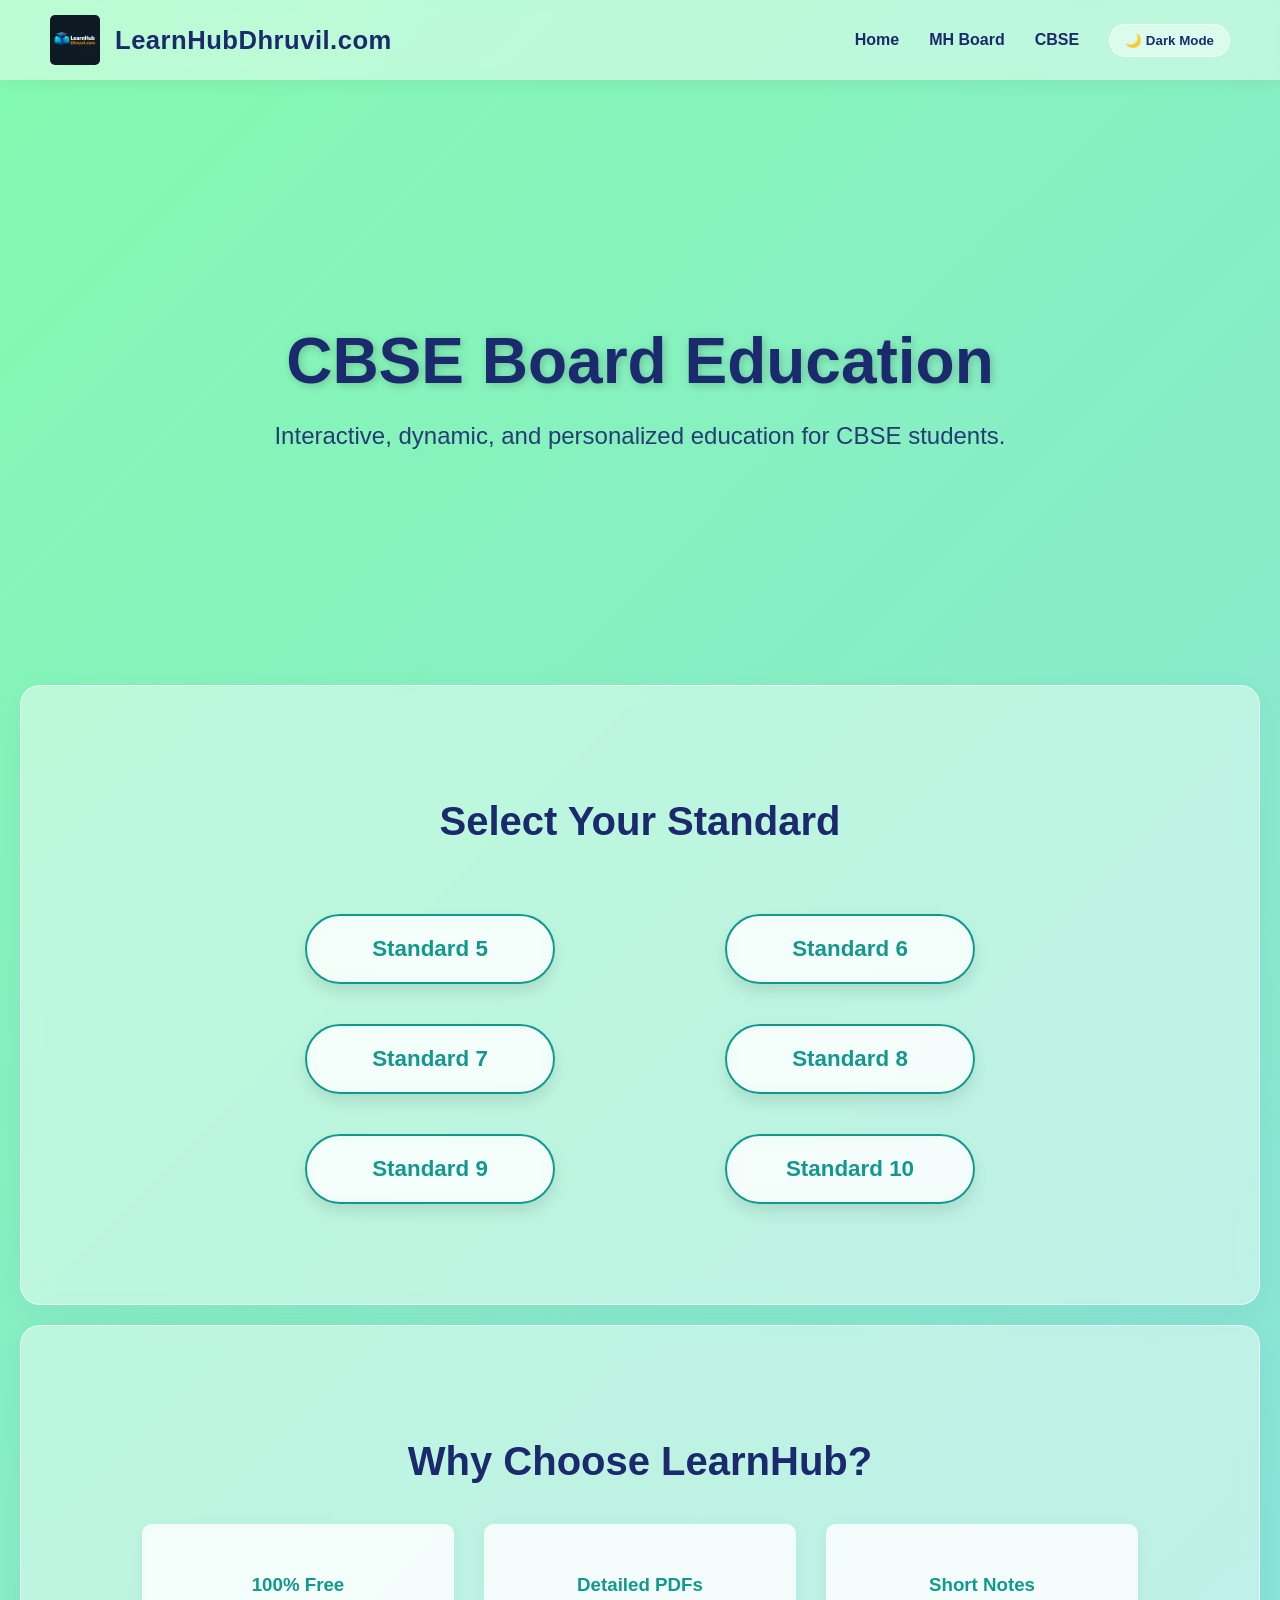
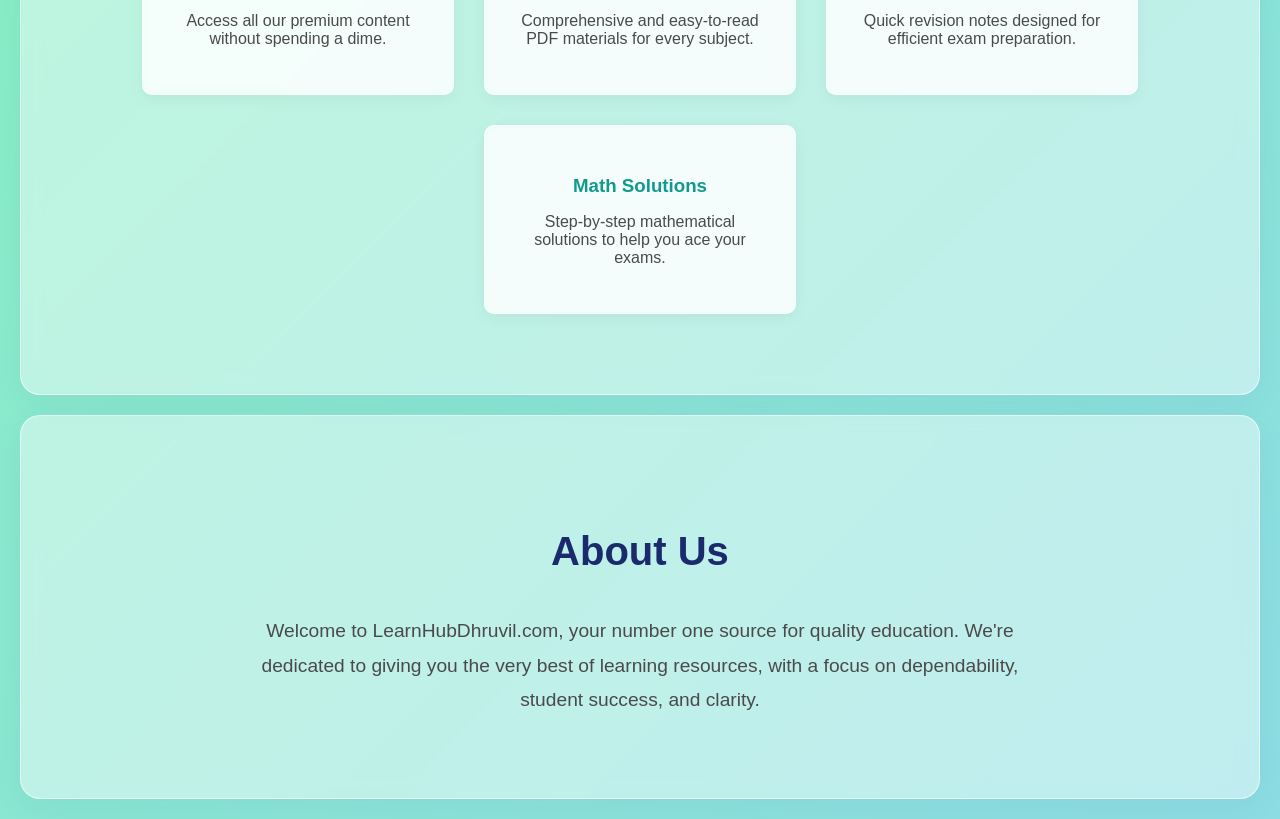
==== boards/cbse/cbse.html @ ca1875e4 "Add files via upload" ====
<!DOCTYPE html>
<html lang="en">
<head>
    <meta charset="UTF-8">
    <meta name="viewport" content="width=device-width, initial-scale=1.0">
    <title>LearnHubDhruvil.com | CBSE Board</title>
    <link rel="stylesheet" href="/style.css">
</head>
<body>
    <!-- Navbar -->
    <header class="navbar">
        <div class="logo-container">
            <img src="/LOGO.png" alt="LearnHub Logo" class="logo">
            <span class="domain-name">LearnHubDhruvil.com</span>
        </div>
        <nav>
            <ul class="nav-links">
                <li><a href="/index.html">Home</a></li>
                <li><a href="/boards/maharashtra/mhboard.html">MH Board</a></li>
                <li><a href="/boards/cbse/cbse.html">CBSE</a></li>
                <li><button id="theme-toggle">🌙 Dark Mode</button></li>
            </ul>
        </nav>
    </header>

    <!-- Animated Hero Section -->
    <section class="hero">
        <div class="hero-content">
            <h1 class="animate-title">CBSE Board Education</h1>
            <p>Interactive, dynamic, and personalized education for CBSE students.</p>
        </div>
    </section>

    <!-- Boards Section -->
    <section class="boards-section">
        <h2>Select Your Standard</h2>
        <div class="boards-wrapper">
            <!-- Using the new grid class here -->
            <div class="boards-grid">
                <button class="board-btn">Standard 5</button>
                <button class="board-btn" onclick="window.location.href='/boards/cbse/STANDARD6/cbse6.html'">Standard 6</button>
                <button class="board-btn">Standard 7</button>
                <button class="board-btn">Standard 8</button>
                <button class="board-btn">Standard 9</button>
                <button class="board-btn">Standard 10</button>
            </div>
        </div>
    </section>

    <!-- Characteristics Section -->
    <section class="features-section" id="features">
        <h2 class="section-title">Why Choose LearnHub?</h2>
        <div class="features-grid">
            <div class="feature-card">
                <h3>100% Free</h3>
                <p>Access all our premium content without spending a dime.</p>
            </div>
            <div class="feature-card">
                <h3>Detailed PDFs</h3>
                <p>Comprehensive and easy-to-read PDF materials for every subject.</p>
            </div>
            <div class="feature-card">
                <h3>Short Notes</h3>
                <p>Quick revision notes designed for efficient exam preparation.</p>
            </div>
            <div class="feature-card">
                <h3>Math Solutions</h3>
                <p>Step-by-step mathematical solutions to help you ace your exams.</p>
            </div>
        </div>
    </section>

    <!-- About Us Section -->
    <section class="about-section" id="about">
        <h2 class="section-title">About Us</h2>
        <p>Welcome to LearnHubDhruvil.com, your number one source for quality education. We're dedicated to giving you the very best of learning resources, with a focus on dependability, student success, and clarity.</p>
    </section>

    <script src="/script.js"></script>
</body>
</html>
---- style.css ----
/* Global Styles */
:root {
  --bg-gradient: linear-gradient(-45deg, #a18cd1, #fbc2eb, #8fd3f4, #84fab0);
  --text-main: #4a4a4a;
  --text-heading: #1a2a6c;
  --accent-primary: #11998e;
  --accent-secondary: #38ef7d;
  --glass-bg: rgba(255, 255, 255, 0.45);
  --glass-border: rgba(255, 255, 255, 0.6);
  --card-bg: rgba(255, 255, 255, 0.7);
  --input-bg: rgba(255, 255, 255, 0.9);
  --input-border: #cccccc;
}

[data-theme="dark"] {
  --bg-gradient: linear-gradient(-45deg, #0f2027, #203a43, #2c5364, #000000);
  --text-main: #e0e0e0;
  --text-heading: #ffffff;
  --accent-primary: #00f2fe;
  --accent-secondary: #4facfe;
  --glass-bg: rgba(0, 0, 0, 0.5);
  --glass-border: rgba(255, 255, 255, 0.1);
  --card-bg: rgba(30, 30, 30, 0.6);
  --input-bg: rgba(0, 0, 0, 0.6);
  --input-border: rgba(255, 255, 255, 0.2);
}

body {
  margin: 0;
  padding: 0;
  font-family: 'Segoe UI', Tahoma, Geneva, Verdana, sans-serif;
  background: var(--bg-gradient);
  background-size: 400% 400%;
  animation: gradientBG 15s ease infinite;
  color: var(--text-main);
  overflow-x: hidden;
}

/* Navbar & Logo Setup */
.navbar {
  display: flex;
  justify-content: space-between;
  align-items: center;
  background: var(--glass-bg);
  backdrop-filter: blur(10px);
  -webkit-backdrop-filter: blur(10px);
  padding: 15px 50px;
  box-shadow: 0 4px 15px rgba(0,0,0,0.05);
  position: sticky;
  top: 0;
  z-index: 1000;
}

.logo-container {
  display: flex;
  align-items: center;
  gap: 15px;
}

.logo {
  width: 50px;
  height: 50px;
  object-fit: contain;
  background-color: #eee; /* Placeholder bg until logo.png loads */
  border-radius: 5px;
}

.domain-name {
  font-size: 1.6rem;
  font-weight: 800;
  color: var(--text-heading);
  letter-spacing: 0.5px;
}

/* Navigation & Hover Menu */
.nav-links {
  list-style: none;
  display: flex;
  gap: 30px;
  margin: 0;
  padding: 0;
}

.nav-links li {
  position: relative;
  display: flex;
  align-items: center;
}

.nav-links a {
  text-decoration: none;
  color: var(--text-heading);
  font-weight: 600;
  transition: color 0.3s;
}

.nav-links a:hover {
  color: var(--accent-primary);
}

#theme-toggle {
  background: var(--glass-bg);
  border: 1px solid var(--glass-border);
  color: var(--text-heading);
  padding: 8px 15px;
  border-radius: 20px;
  cursor: pointer;
  font-weight: 600;
  transition: all 0.3s ease;
}

#theme-toggle:hover {
  background: var(--accent-primary);
  color: white;
}

/* Hero Section Animations */
.hero {
  height: 65vh;
  background: transparent;
  display: flex;
  align-items: center;
  justify-content: center;
  text-align: center;
  color: var(--text-heading);
  padding: 0 20px;
}

.animate-title {
  font-size: 4rem;
  margin-bottom: 20px;
  animation: fadeInDown 1s ease-out;
  text-shadow: 2px 2px 8px rgba(0,0,0,0.2);
}

.hero p {
  font-size: 1.5rem;
  animation: fadeInUp 1s ease-out;
  opacity: 0.9;
}

/* Auto Scrolling Board Buttons */
.boards-section h2 {
  font-size: 2.5rem;
  color: var(--text-heading);
  margin-bottom: 50px;
}

.boards-wrapper {
  width: 100%;
  padding: 20px 0;
}

.boards-container {
  display: flex;
  flex-direction: row;
  justify-content: center;
  align-items: center;
  gap: 40px;
  flex-wrap: wrap;
}

/* New strict 2x3 grid layout */
.boards-grid {
  display: grid;
  grid-template-columns: repeat(2, 1fr);
  gap: 40px;
  justify-items: center;
  max-width: 800px;
  margin: 0 auto;
}

.board-btn {
  background: var(--card-bg);
  backdrop-filter: blur(10px);
  color: var(--accent-primary);
  border: 2px solid var(--accent-primary);
  padding: 20px 50px;
  width: auto;
  min-width: 250px;
  font-size: 1.4rem;
  font-weight: 700;
  border-radius: 50px;
  cursor: pointer;
  transition: all 0.4s cubic-bezier(0.175, 0.885, 0.32, 1.275);
  box-shadow: 0 8px 15px rgba(0,0,0,0.1);
  position: relative;
  overflow: hidden;
  z-index: 1;
}

.board-btn::before {
  content: '';
  position: absolute;
  top: 0; left: 0; right: 0; bottom: 0;
  background: linear-gradient(135deg, var(--accent-primary) 0%, var(--accent-secondary) 100%);
  z-index: -1;
  transition: opacity 0.4s ease;
  opacity: 0;
  border-radius: 50px;
}

.board-btn:hover {
  color: white;
  transform: translateY(-5px) scale(1.05);
  box-shadow: 0 15px 25px rgba(79, 172, 254, 0.5);
  border-color: transparent;
}

.board-btn:hover::before {
  opacity: 1;
}

/* Features & Info Sections */
.boards-section, .features-section, .about-section, .contact-section {
  padding: 80px 20px;
  text-align: center;
  background: var(--glass-bg);
  backdrop-filter: blur(10px);
  margin: 20px;
  border-radius: 20px;
  border: 1px solid var(--glass-border);
  box-shadow: 0 8px 32px rgba(31, 38, 135, 0.05);
}

.section-title {
  font-size: 2.5rem;
  color: var(--text-heading);
  margin-bottom: 40px;
}

.features-grid {
  display: flex;
  flex-wrap: wrap;
  justify-content: center;
  gap: 30px;
  max-width: 1200px;
  margin: 0 auto;
}

.feature-card {
  background: var(--card-bg);
  backdrop-filter: blur(5px);
  border: 1px solid var(--glass-border);
  padding: 30px;
  border-radius: 10px;
  box-shadow: 0 4px 15px rgba(0,0,0,0.05);
  width: 250px;
  transition: transform 0.3s ease;
}

.feature-card:hover {
  transform: translateY(-10px);
}

.feature-card h3 {
  color: var(--accent-primary);
  margin-bottom: 15px;
}

.about-section p {
  max-width: 800px;
  margin: 0 auto;
  font-size: 1.2rem;
  line-height: 1.8;
  color: var(--text-main);
}

.contact-form {
  max-width: 600px;
  margin: 0 auto;
  display: flex;
  flex-direction: column;
  gap: 15px;
}

.contact-form input, .contact-form textarea {
  padding: 15px;
  background: var(--input-bg);
  color: var(--text-main);
  border: 1px solid var(--input-border);
  border-radius: 5px;
  font-family: inherit;
}

.contact-form button {
  background: var(--accent-primary);
  color: white;
  border: none;
  padding: 15px;
  font-size: 1.1rem;
  font-weight: bold;
  border-radius: 5px;
  cursor: pointer;
  transition: background 0.3s;
}

.contact-form button:hover {
  background: var(--accent-secondary);
}

/* Keyframes */
@keyframes gradientBG {
  0% { background-position: 0% 50%; }
  50% { background-position: 100% 50%; }
  100% { background-position: 0% 50%; }
}

@keyframes scroll-left {
  0% { transform: translateX(0); }
  100% { transform: translateX(-50%); }
}

@keyframes fadeInDown {
  from { opacity: 0; transform: translateY(-20px); }
  to { opacity: 1; transform: translateY(0); }
}

@keyframes fadeInUp {
  from { opacity: 0; transform: translateY(20px); }
  to { opacity: 1; transform: translateY(0); }
}

/* Responsive Design for 9:16 Aspect Ratios (e.g., Mobile Devices) */
@media (max-width: 768px) {
  /* Responsive Navbar */
  .navbar {
    flex-direction: column;
    gap: 10px;
    padding: 15px 20px;
  }

  .nav-links {
    justify-content: center;
    flex-wrap: wrap;
    gap: 15px 25px;
    padding-top: 10px;
  }

  .domain-name {
    font-size: 1.5rem;
  }

  /* Responsive Hero Section */
  .hero {
    height: 50vh;
  }

  .animate-title {
    font-size: 2.5rem;
  }

  .hero p {
    font-size: 1.1rem;
  }

  /* Responsive Boards Section - Vertical Scroll */
  .boards-section h2 {
    font-size: 2rem;
  }

  .boards-section, .features-section, .about-section, .contact-section {
    padding: 60px 20px;
    margin: 10px;
  }

  .section-title {
    font-size: 2rem;
  }

  .boards-grid {
    grid-template-columns: 1fr;
  }

  .board-btn {
    font-size: 1.2rem;
  }
}
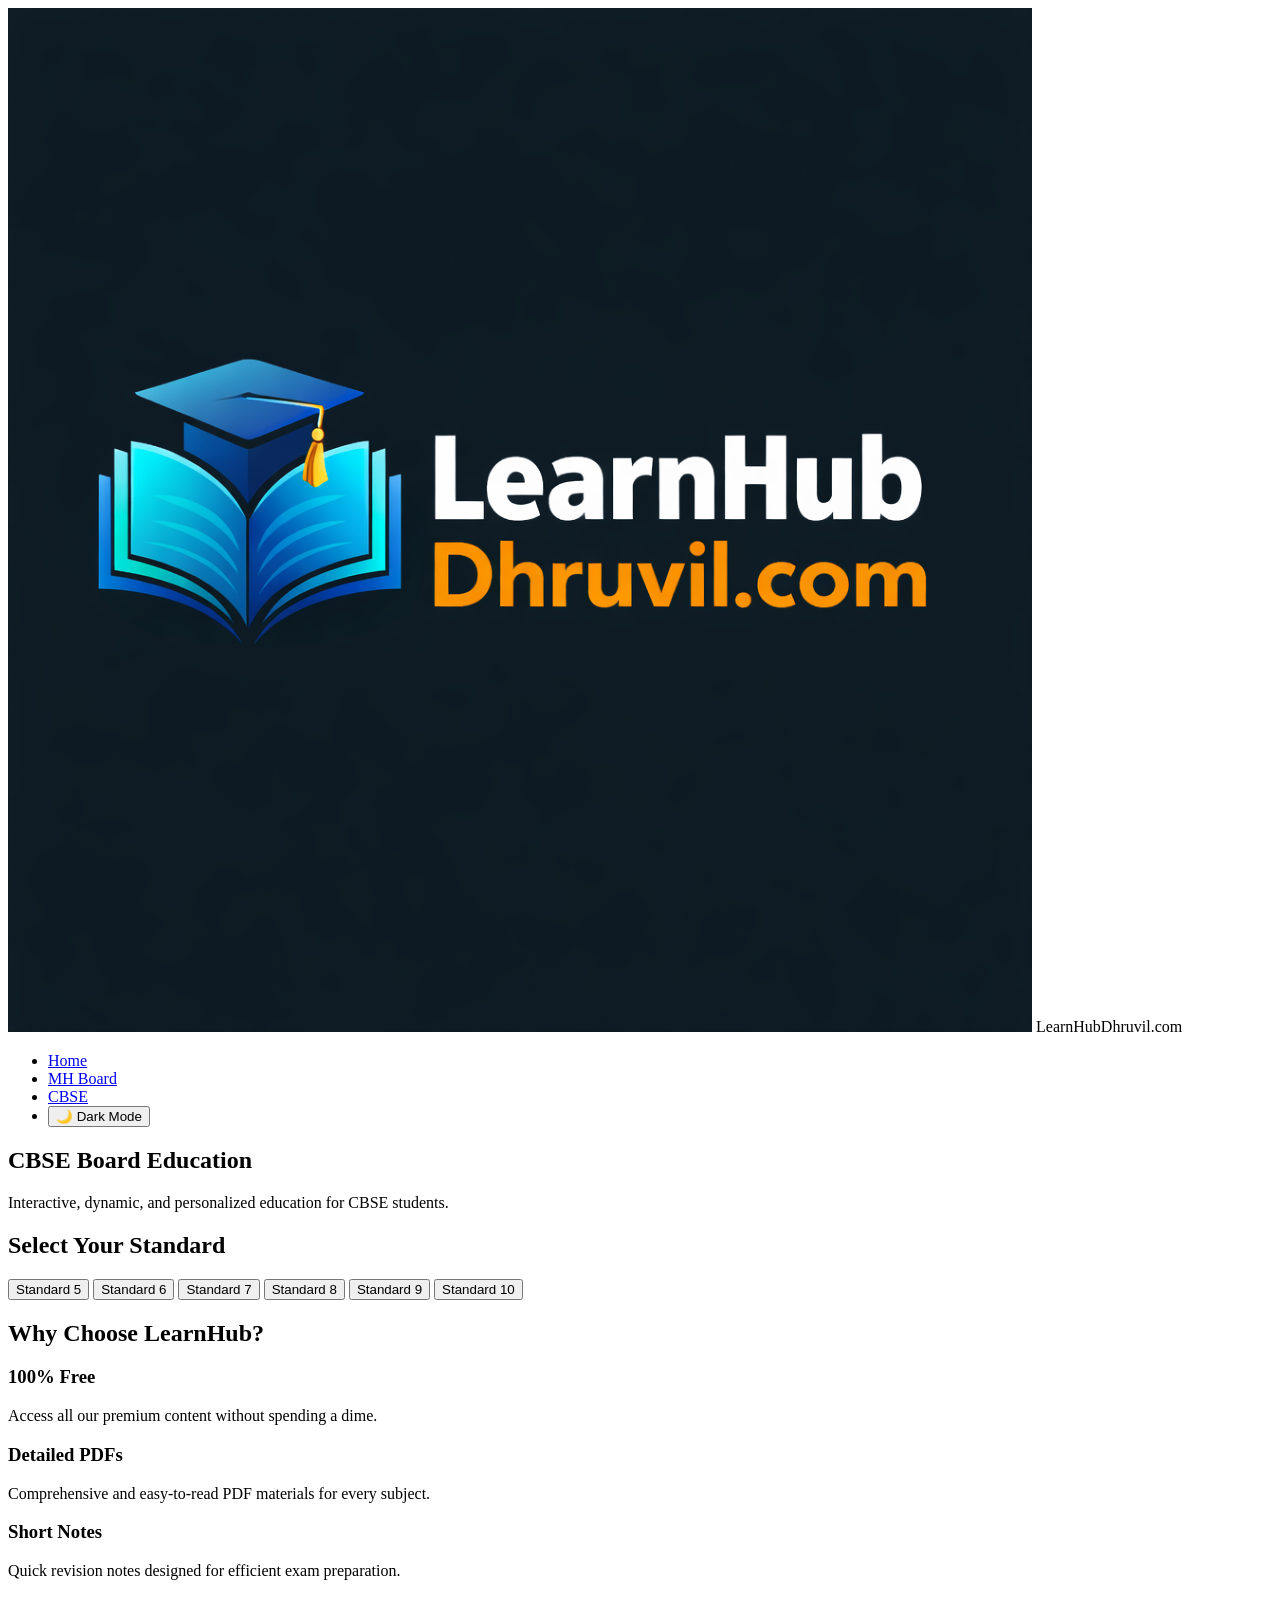
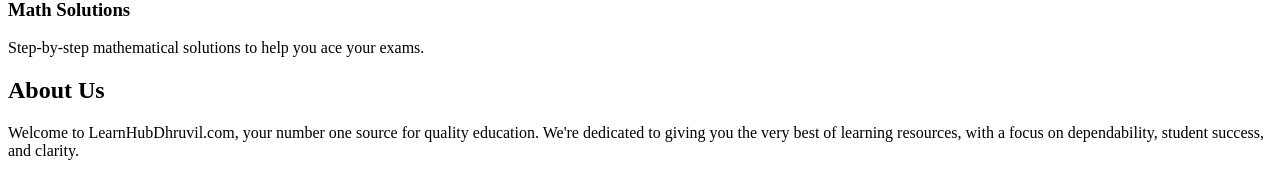
==== commit 3c2f71f3: "Update cbse.html" ====
--- a/boards/cbse/cbse.html
+++ b/boards/cbse/cbse.html
@@ -4,7 +4,7 @@
     <meta charset="UTF-8">
     <meta name="viewport" content="width=device-width, initial-scale=1.0">
     <title>LearnHubDhruvil.com | CBSE Board</title>
-    <link rel="stylesheet" href="/style.css">
+    <link rel="stylesheet" href="./style.css">
 </head>
 <body>
     <!-- Navbar -->
@@ -38,7 +38,7 @@
             <!-- Using the new grid class here -->
             <div class="boards-grid">
                 <button class="board-btn">Standard 5</button>
-                <button class="board-btn" onclick="window.location.href='/boards/cbse/STANDARD6/cbse6.html'">Standard 6</button>
+                <button class="board-btn" onclick="window.location.href='./boards/cbse/STANDARD6/cbse6.html'">Standard 6</button>
                 <button class="board-btn">Standard 7</button>
                 <button class="board-btn">Standard 8</button>
                 <button class="board-btn">Standard 9</button>
@@ -76,6 +76,6 @@
         <p>Welcome to LearnHubDhruvil.com, your number one source for quality education. We're dedicated to giving you the very best of learning resources, with a focus on dependability, student success, and clarity.</p>
     </section>
 
-    <script src="/script.js"></script>
+    <script src="./script.js"></script>
 </body>
-</html>+</html>
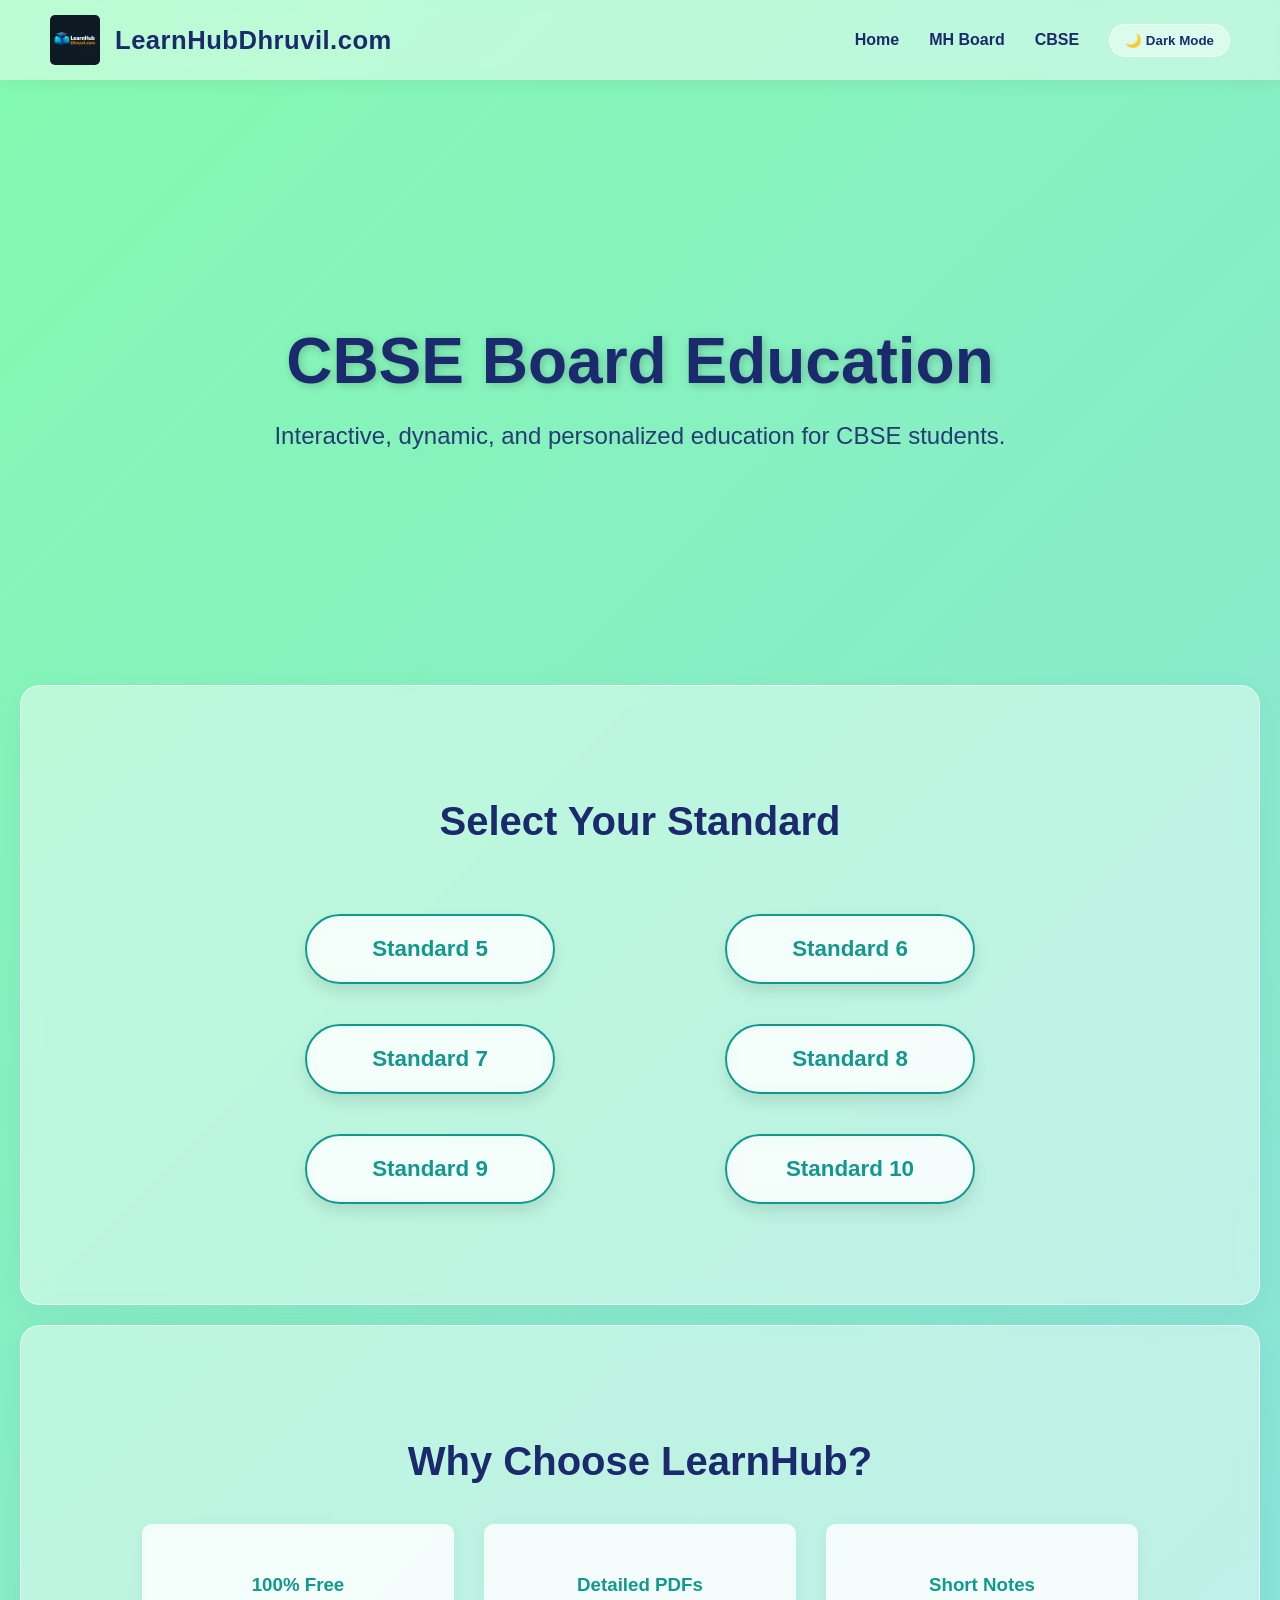
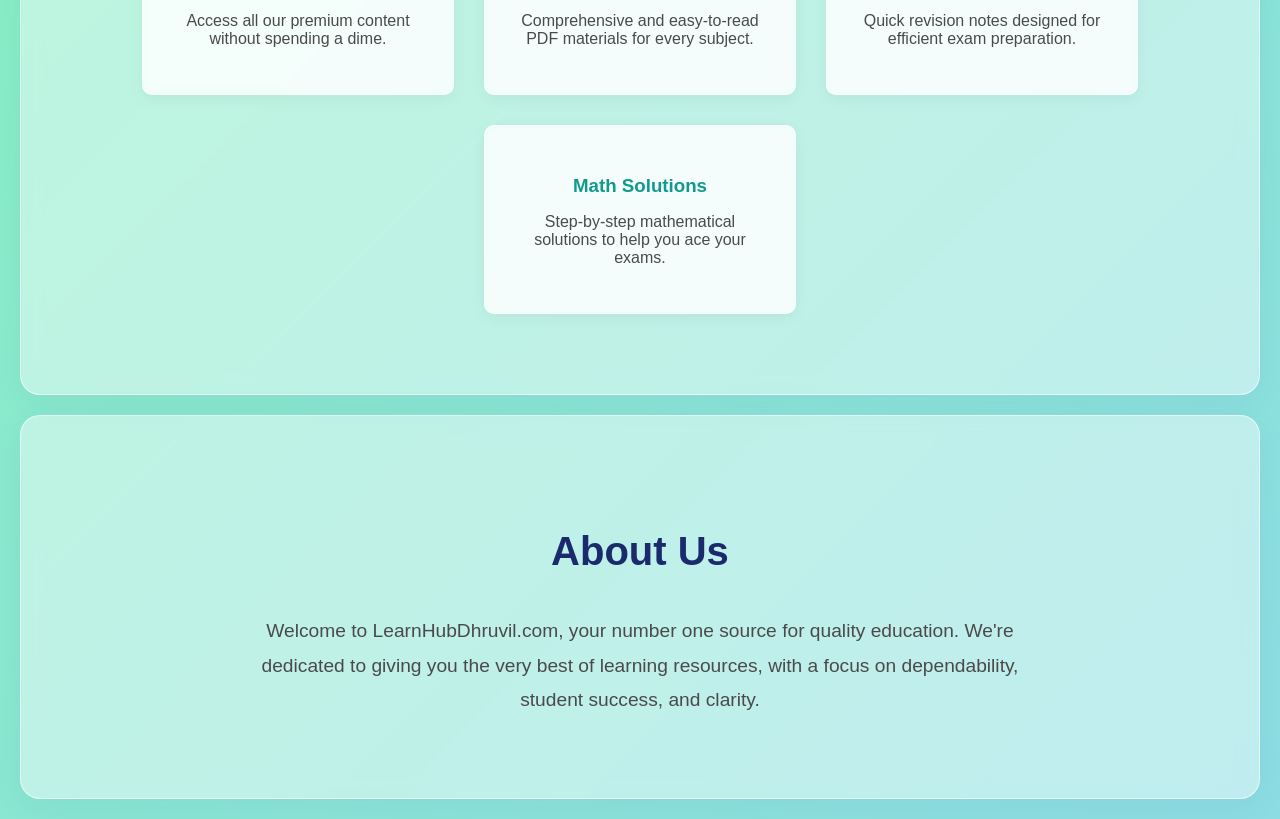
==== commit 249d2dcf: "Update cbse.html" ====
--- a/boards/cbse/cbse.html
+++ b/boards/cbse/cbse.html
@@ -4,7 +4,7 @@
     <meta charset="UTF-8">
     <meta name="viewport" content="width=device-width, initial-scale=1.0">
     <title>LearnHubDhruvil.com | CBSE Board</title>
-    <link rel="stylesheet" href="./style.css">
+    <link rel="stylesheet" href="../../style.css">
 </head>
 <body>
     <!-- Navbar -->
@@ -76,6 +76,6 @@
         <p>Welcome to LearnHubDhruvil.com, your number one source for quality education. We're dedicated to giving you the very best of learning resources, with a focus on dependability, student success, and clarity.</p>
     </section>
 
-    <script src="./script.js"></script>
+    <script src="../../script.js"></script>
 </body>
 </html>
--- a/style.css
+++ b/style.css
@@ -0,0 +1,378 @@
+/* Global Styles */
+:root {
+  --bg-gradient: linear-gradient(-45deg, #a18cd1, #fbc2eb, #8fd3f4, #84fab0);
+  --text-main: #4a4a4a;
+  --text-heading: #1a2a6c;
+  --accent-primary: #11998e;
+  --accent-secondary: #38ef7d;
+  --glass-bg: rgba(255, 255, 255, 0.45);
+  --glass-border: rgba(255, 255, 255, 0.6);
+  --card-bg: rgba(255, 255, 255, 0.7);
+  --input-bg: rgba(255, 255, 255, 0.9);
+  --input-border: #cccccc;
+}
+
+[data-theme="dark"] {
+  --bg-gradient: linear-gradient(-45deg, #0f2027, #203a43, #2c5364, #000000);
+  --text-main: #e0e0e0;
+  --text-heading: #ffffff;
+  --accent-primary: #00f2fe;
+  --accent-secondary: #4facfe;
+  --glass-bg: rgba(0, 0, 0, 0.5);
+  --glass-border: rgba(255, 255, 255, 0.1);
+  --card-bg: rgba(30, 30, 30, 0.6);
+  --input-bg: rgba(0, 0, 0, 0.6);
+  --input-border: rgba(255, 255, 255, 0.2);
+}
+
+body {
+  margin: 0;
+  padding: 0;
+  font-family: 'Segoe UI', Tahoma, Geneva, Verdana, sans-serif;
+  background: var(--bg-gradient);
+  background-size: 400% 400%;
+  animation: gradientBG 15s ease infinite;
+  color: var(--text-main);
+  overflow-x: hidden;
+}
+
+/* Navbar & Logo Setup */
+.navbar {
+  display: flex;
+  justify-content: space-between;
+  align-items: center;
+  background: var(--glass-bg);
+  backdrop-filter: blur(10px);
+  -webkit-backdrop-filter: blur(10px);
+  padding: 15px 50px;
+  box-shadow: 0 4px 15px rgba(0,0,0,0.05);
+  position: sticky;
+  top: 0;
+  z-index: 1000;
+}
+
+.logo-container {
+  display: flex;
+  align-items: center;
+  gap: 15px;
+}
+
+.logo {
+  width: 50px;
+  height: 50px;
+  object-fit: contain;
+  background-color: #eee; /* Placeholder bg until logo.png loads */
+  border-radius: 5px;
+}
+
+.domain-name {
+  font-size: 1.6rem;
+  font-weight: 800;
+  color: var(--text-heading);
+  letter-spacing: 0.5px;
+}
+
+/* Navigation & Hover Menu */
+.nav-links {
+  list-style: none;
+  display: flex;
+  gap: 30px;
+  margin: 0;
+  padding: 0;
+}
+
+.nav-links li {
+  position: relative;
+  display: flex;
+  align-items: center;
+}
+
+.nav-links a {
+  text-decoration: none;
+  color: var(--text-heading);
+  font-weight: 600;
+  transition: color 0.3s;
+}
+
+.nav-links a:hover {
+  color: var(--accent-primary);
+}
+
+#theme-toggle {
+  background: var(--glass-bg);
+  border: 1px solid var(--glass-border);
+  color: var(--text-heading);
+  padding: 8px 15px;
+  border-radius: 20px;
+  cursor: pointer;
+  font-weight: 600;
+  transition: all 0.3s ease;
+}
+
+#theme-toggle:hover {
+  background: var(--accent-primary);
+  color: white;
+}
+
+/* Hero Section Animations */
+.hero {
+  height: 65vh;
+  background: transparent;
+  display: flex;
+  align-items: center;
+  justify-content: center;
+  text-align: center;
+  color: var(--text-heading);
+  padding: 0 20px;
+}
+
+.animate-title {
+  font-size: 4rem;
+  margin-bottom: 20px;
+  animation: fadeInDown 1s ease-out;
+  text-shadow: 2px 2px 8px rgba(0,0,0,0.2);
+}
+
+.hero p {
+  font-size: 1.5rem;
+  animation: fadeInUp 1s ease-out;
+  opacity: 0.9;
+}
+
+/* Auto Scrolling Board Buttons */
+.boards-section h2 {
+  font-size: 2.5rem;
+  color: var(--text-heading);
+  margin-bottom: 50px;
+}
+
+.boards-wrapper {
+  width: 100%;
+  padding: 20px 0;
+}
+
+.boards-container {
+  display: flex;
+  flex-direction: row;
+  justify-content: center;
+  align-items: center;
+  gap: 40px;
+  flex-wrap: wrap;
+}
+
+/* New strict 2x3 grid layout */
+.boards-grid {
+  display: grid;
+  grid-template-columns: repeat(2, 1fr);
+  gap: 40px;
+  justify-items: center;
+  max-width: 800px;
+  margin: 0 auto;
+}
+
+.board-btn {
+  background: var(--card-bg);
+  backdrop-filter: blur(10px);
+  color: var(--accent-primary);
+  border: 2px solid var(--accent-primary);
+  padding: 20px 50px;
+  width: auto;
+  min-width: 250px;
+  font-size: 1.4rem;
+  font-weight: 700;
+  border-radius: 50px;
+  cursor: pointer;
+  transition: all 0.4s cubic-bezier(0.175, 0.885, 0.32, 1.275);
+  box-shadow: 0 8px 15px rgba(0,0,0,0.1);
+  position: relative;
+  overflow: hidden;
+  z-index: 1;
+}
+
+.board-btn::before {
+  content: '';
+  position: absolute;
+  top: 0; left: 0; right: 0; bottom: 0;
+  background: linear-gradient(135deg, var(--accent-primary) 0%, var(--accent-secondary) 100%);
+  z-index: -1;
+  transition: opacity 0.4s ease;
+  opacity: 0;
+  border-radius: 50px;
+}
+
+.board-btn:hover {
+  color: white;
+  transform: translateY(-5px) scale(1.05);
+  box-shadow: 0 15px 25px rgba(79, 172, 254, 0.5);
+  border-color: transparent;
+}
+
+.board-btn:hover::before {
+  opacity: 1;
+}
+
+/* Features & Info Sections */
+.boards-section, .features-section, .about-section, .contact-section {
+  padding: 80px 20px;
+  text-align: center;
+  background: var(--glass-bg);
+  backdrop-filter: blur(10px);
+  margin: 20px;
+  border-radius: 20px;
+  border: 1px solid var(--glass-border);
+  box-shadow: 0 8px 32px rgba(31, 38, 135, 0.05);
+}
+
+.section-title {
+  font-size: 2.5rem;
+  color: var(--text-heading);
+  margin-bottom: 40px;
+}
+
+.features-grid {
+  display: flex;
+  flex-wrap: wrap;
+  justify-content: center;
+  gap: 30px;
+  max-width: 1200px;
+  margin: 0 auto;
+}
+
+.feature-card {
+  background: var(--card-bg);
+  backdrop-filter: blur(5px);
+  border: 1px solid var(--glass-border);
+  padding: 30px;
+  border-radius: 10px;
+  box-shadow: 0 4px 15px rgba(0,0,0,0.05);
+  width: 250px;
+  transition: transform 0.3s ease;
+}
+
+.feature-card:hover {
+  transform: translateY(-10px);
+}
+
+.feature-card h3 {
+  color: var(--accent-primary);
+  margin-bottom: 15px;
+}
+
+.about-section p {
+  max-width: 800px;
+  margin: 0 auto;
+  font-size: 1.2rem;
+  line-height: 1.8;
+  color: var(--text-main);
+}
+
+.contact-form {
+  max-width: 600px;
+  margin: 0 auto;
+  display: flex;
+  flex-direction: column;
+  gap: 15px;
+}
+
+.contact-form input, .contact-form textarea {
+  padding: 15px;
+  background: var(--input-bg);
+  color: var(--text-main);
+  border: 1px solid var(--input-border);
+  border-radius: 5px;
+  font-family: inherit;
+}
+
+.contact-form button {
+  background: var(--accent-primary);
+  color: white;
+  border: none;
+  padding: 15px;
+  font-size: 1.1rem;
+  font-weight: bold;
+  border-radius: 5px;
+  cursor: pointer;
+  transition: background 0.3s;
+}
+
+.contact-form button:hover {
+  background: var(--accent-secondary);
+}
+
+/* Keyframes */
+@keyframes gradientBG {
+  0% { background-position: 0% 50%; }
+  50% { background-position: 100% 50%; }
+  100% { background-position: 0% 50%; }
+}
+
+@keyframes scroll-left {
+  0% { transform: translateX(0); }
+  100% { transform: translateX(-50%); }
+}
+
+@keyframes fadeInDown {
+  from { opacity: 0; transform: translateY(-20px); }
+  to { opacity: 1; transform: translateY(0); }
+}
+
+@keyframes fadeInUp {
+  from { opacity: 0; transform: translateY(20px); }
+  to { opacity: 1; transform: translateY(0); }
+}
+
+/* Responsive Design for 9:16 Aspect Ratios (e.g., Mobile Devices) */
+@media (max-width: 768px) {
+  /* Responsive Navbar */
+  .navbar {
+    flex-direction: column;
+    gap: 10px;
+    padding: 15px 20px;
+  }
+
+  .nav-links {
+    justify-content: center;
+    flex-wrap: wrap;
+    gap: 15px 25px;
+    padding-top: 10px;
+  }
+
+  .domain-name {
+    font-size: 1.5rem;
+  }
+
+  /* Responsive Hero Section */
+  .hero {
+    height: 50vh;
+  }
+
+  .animate-title {
+    font-size: 2.5rem;
+  }
+
+  .hero p {
+    font-size: 1.1rem;
+  }
+
+  /* Responsive Boards Section - Vertical Scroll */
+  .boards-section h2 {
+    font-size: 2rem;
+  }
+
+  .boards-section, .features-section, .about-section, .contact-section {
+    padding: 60px 20px;
+    margin: 10px;
+  }
+
+  .section-title {
+    font-size: 2rem;
+  }
+
+  .boards-grid {
+    grid-template-columns: 1fr;
+  }
+
+  .board-btn {
+    font-size: 1.2rem;
+  }
+}
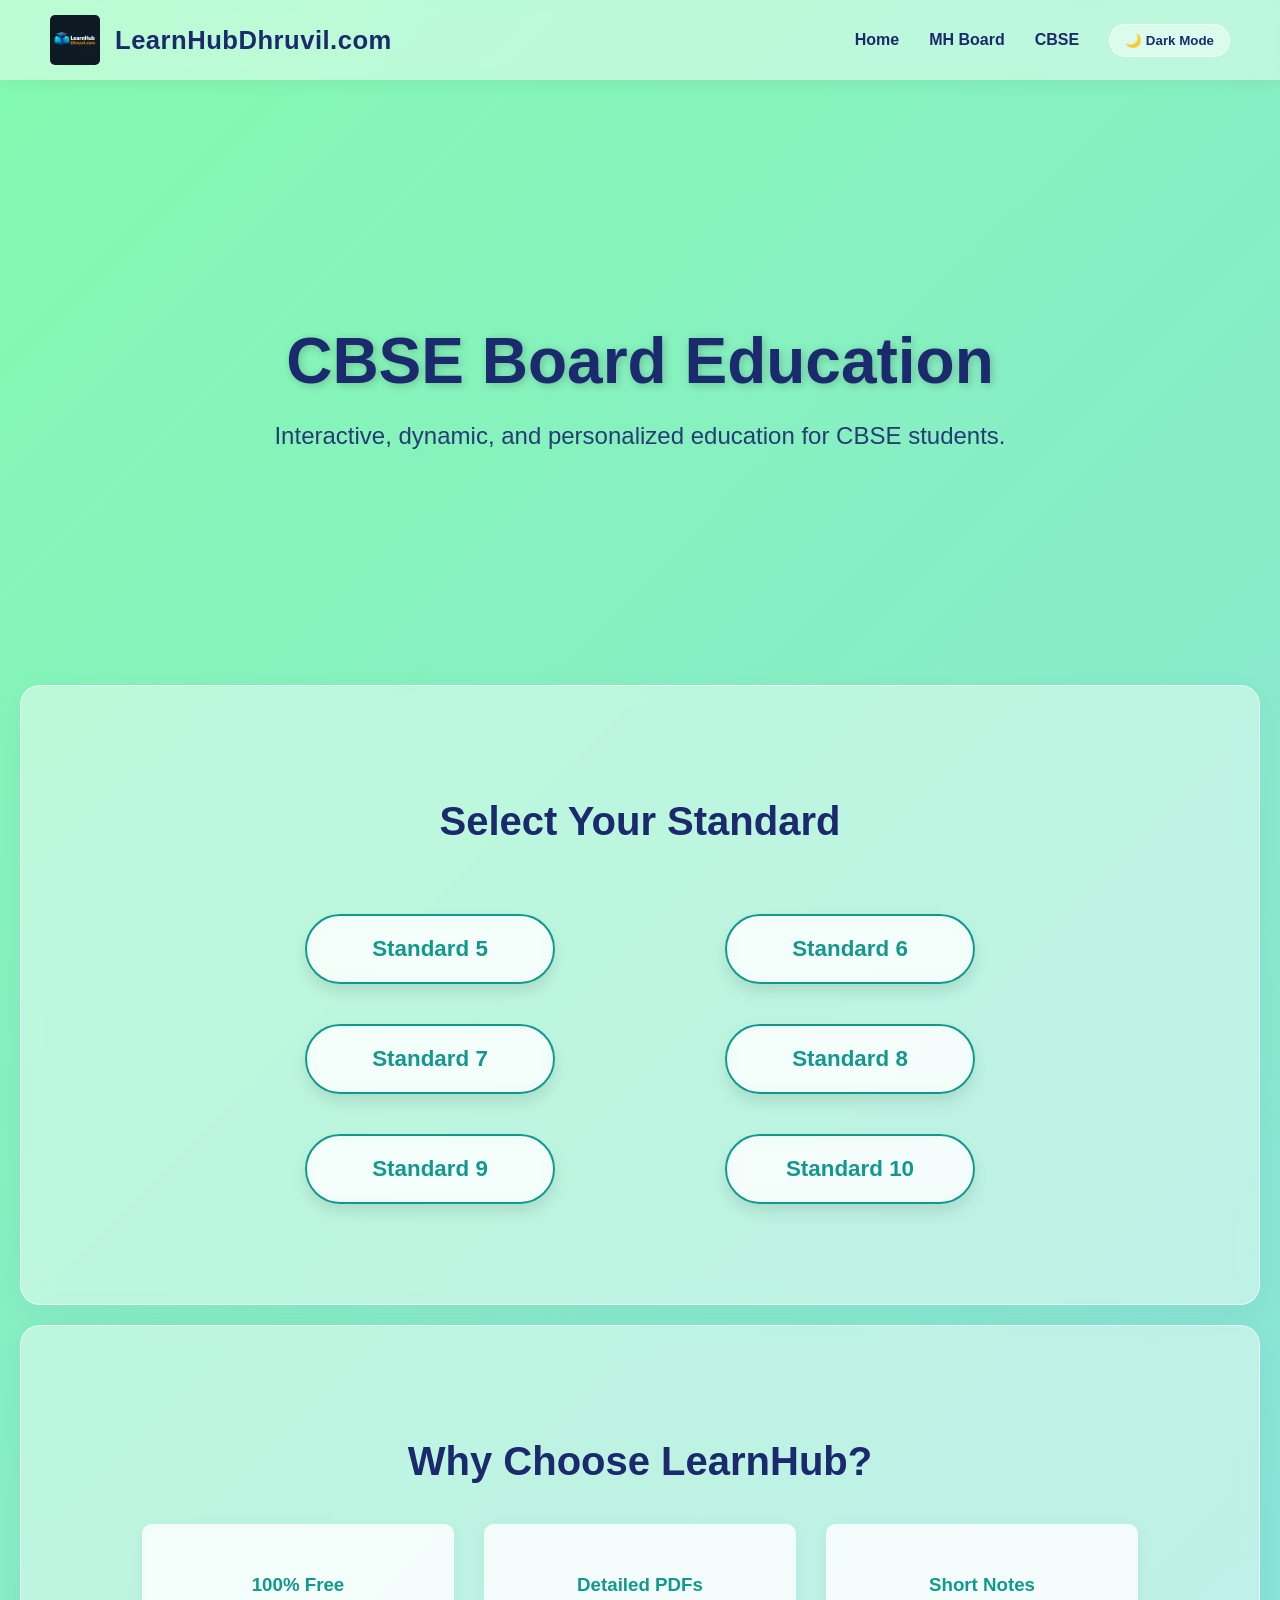
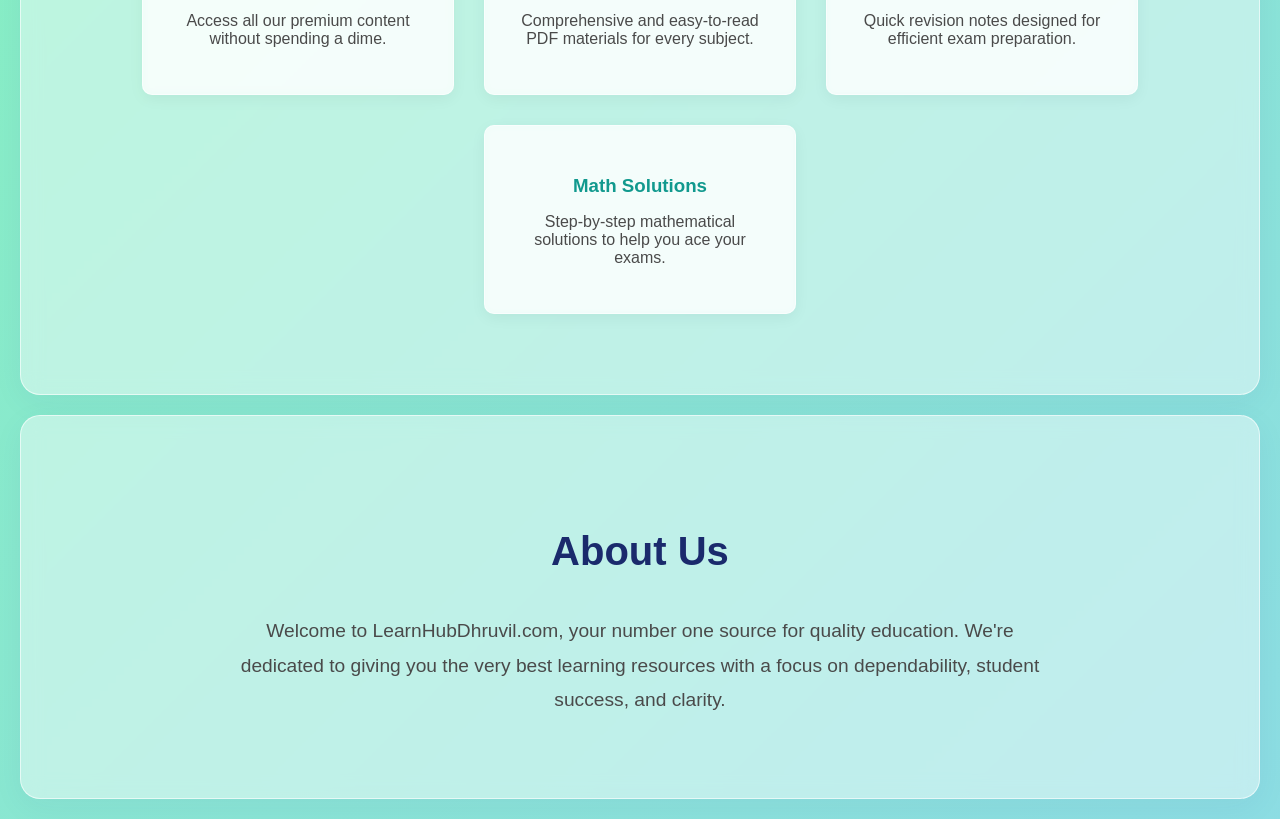
==== commit 6c1d6ef2: "Update cbse.html" ====
--- a/boards/cbse/cbse.html
+++ b/boards/cbse/cbse.html
@@ -3,79 +3,171 @@
 <head>
     <meta charset="UTF-8">
     <meta name="viewport" content="width=device-width, initial-scale=1.0">
+
     <title>LearnHubDhruvil.com | CBSE Board</title>
+
+    <!-- MAIN CSS -->
     <link rel="stylesheet" href="../../style.css">
 </head>
+
 <body>
+
     <!-- Navbar -->
     <header class="navbar">
+
         <div class="logo-container">
-            <img src="/LOGO.png" alt="LearnHub Logo" class="logo">
+            <img src="../../LOGO.png" alt="LearnHub Logo" class="logo">
             <span class="domain-name">LearnHubDhruvil.com</span>
         </div>
+
         <nav>
             <ul class="nav-links">
-                <li><a href="/index.html">Home</a></li>
-                <li><a href="/boards/maharashtra/mhboard.html">MH Board</a></li>
-                <li><a href="/boards/cbse/cbse.html">CBSE</a></li>
-                <li><button id="theme-toggle">🌙 Dark Mode</button></li>
+
+                <!-- FIXED PATHS -->
+                <li><a href="../../index.html">Home</a></li>
+
+                <li>
+                    <a href="../../boards/maharashtra/mhboard.html">
+                        MH Board
+                    </a>
+                </li>
+
+                <li>
+                    <a href="../../boards/cbse/cbse.html">
+                        CBSE
+                    </a>
+                </li>
+
+                <li>
+                    <button id="theme-toggle">
+                        🌙 Dark Mode
+                    </button>
+                </li>
+
             </ul>
         </nav>
+
     </header>
 
-    <!-- Animated Hero Section -->
+    <!-- Hero Section -->
     <section class="hero">
+
         <div class="hero-content">
-            <h1 class="animate-title">CBSE Board Education</h1>
-            <p>Interactive, dynamic, and personalized education for CBSE students.</p>
+
+            <h1 class="animate-title">
+                CBSE Board Education
+            </h1>
+
+            <p>
+                Interactive, dynamic, and personalized education for CBSE students.
+            </p>
+
         </div>
+
     </section>
 
-    <!-- Boards Section -->
+    <!-- Standards Section -->
     <section class="boards-section">
+
         <h2>Select Your Standard</h2>
+
         <div class="boards-wrapper">
-            <!-- Using the new grid class here -->
+
             <div class="boards-grid">
-                <button class="board-btn">Standard 5</button>
-                <button class="board-btn" onclick="window.location.href='./boards/cbse/STANDARD6/cbse6.html'">Standard 6</button>
-                <button class="board-btn">Standard 7</button>
-                <button class="board-btn">Standard 8</button>
-                <button class="board-btn">Standard 9</button>
-                <button class="board-btn">Standard 10</button>
+
+                <button class="board-btn">
+                    Standard 5
+                </button>
+
+                <!-- FIXED BUTTON -->
+                <button
+                    class="board-btn"
+                    onclick="window.location.href='./STANDARD6/cbse6.html'">
+
+                    Standard 6
+
+                </button>
+
+                <button class="board-btn">
+                    Standard 7
+                </button>
+
+                <button class="board-btn">
+                    Standard 8
+                </button>
+
+                <button class="board-btn">
+                    Standard 9
+                </button>
+
+                <button class="board-btn">
+                    Standard 10
+                </button>
+
             </div>
+
         </div>
+
     </section>
 
-    <!-- Characteristics Section -->
+    <!-- Features -->
     <section class="features-section" id="features">
-        <h2 class="section-title">Why Choose LearnHub?</h2>
+
+        <h2 class="section-title">
+            Why Choose LearnHub?
+        </h2>
+
         <div class="features-grid">
+
             <div class="feature-card">
                 <h3>100% Free</h3>
-                <p>Access all our premium content without spending a dime.</p>
+                <p>
+                    Access all our premium content without spending a dime.
+                </p>
             </div>
+
             <div class="feature-card">
                 <h3>Detailed PDFs</h3>
-                <p>Comprehensive and easy-to-read PDF materials for every subject.</p>
+                <p>
+                    Comprehensive and easy-to-read PDF materials for every subject.
+                </p>
             </div>
+
             <div class="feature-card">
                 <h3>Short Notes</h3>
-                <p>Quick revision notes designed for efficient exam preparation.</p>
+                <p>
+                    Quick revision notes designed for efficient exam preparation.
+                </p>
             </div>
+
             <div class="feature-card">
                 <h3>Math Solutions</h3>
-                <p>Step-by-step mathematical solutions to help you ace your exams.</p>
+                <p>
+                    Step-by-step mathematical solutions to help you ace your exams.
+                </p>
             </div>
+
         </div>
+
     </section>
 
-    <!-- About Us Section -->
+    <!-- About -->
     <section class="about-section" id="about">
-        <h2 class="section-title">About Us</h2>
-        <p>Welcome to LearnHubDhruvil.com, your number one source for quality education. We're dedicated to giving you the very best of learning resources, with a focus on dependability, student success, and clarity.</p>
+
+        <h2 class="section-title">
+            About Us
+        </h2>
+
+        <p>
+            Welcome to LearnHubDhruvil.com, your number one source for quality education.
+            We're dedicated to giving you the very best learning resources with a focus on
+            dependability, student success, and clarity.
+        </p>
+
     </section>
 
+    <!-- MAIN JS -->
     <script src="../../script.js"></script>
+
 </body>
 </html>
